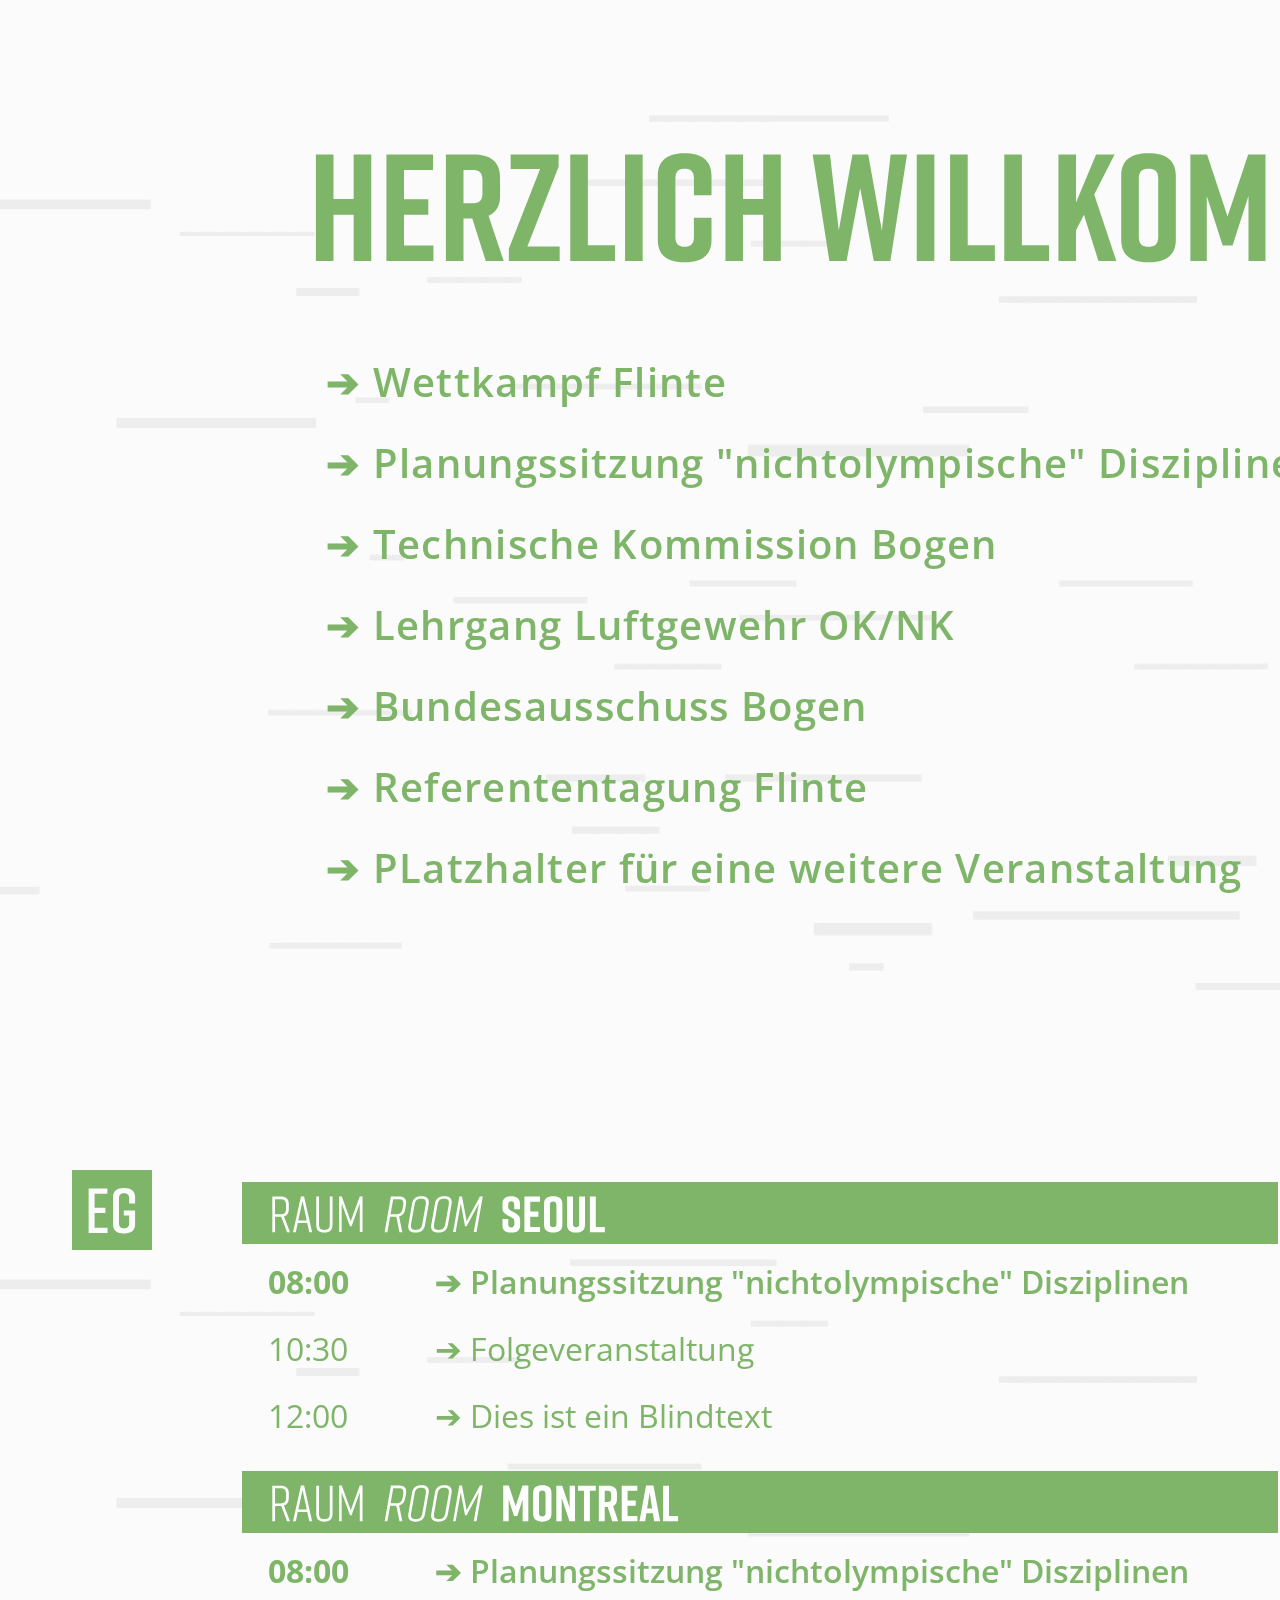
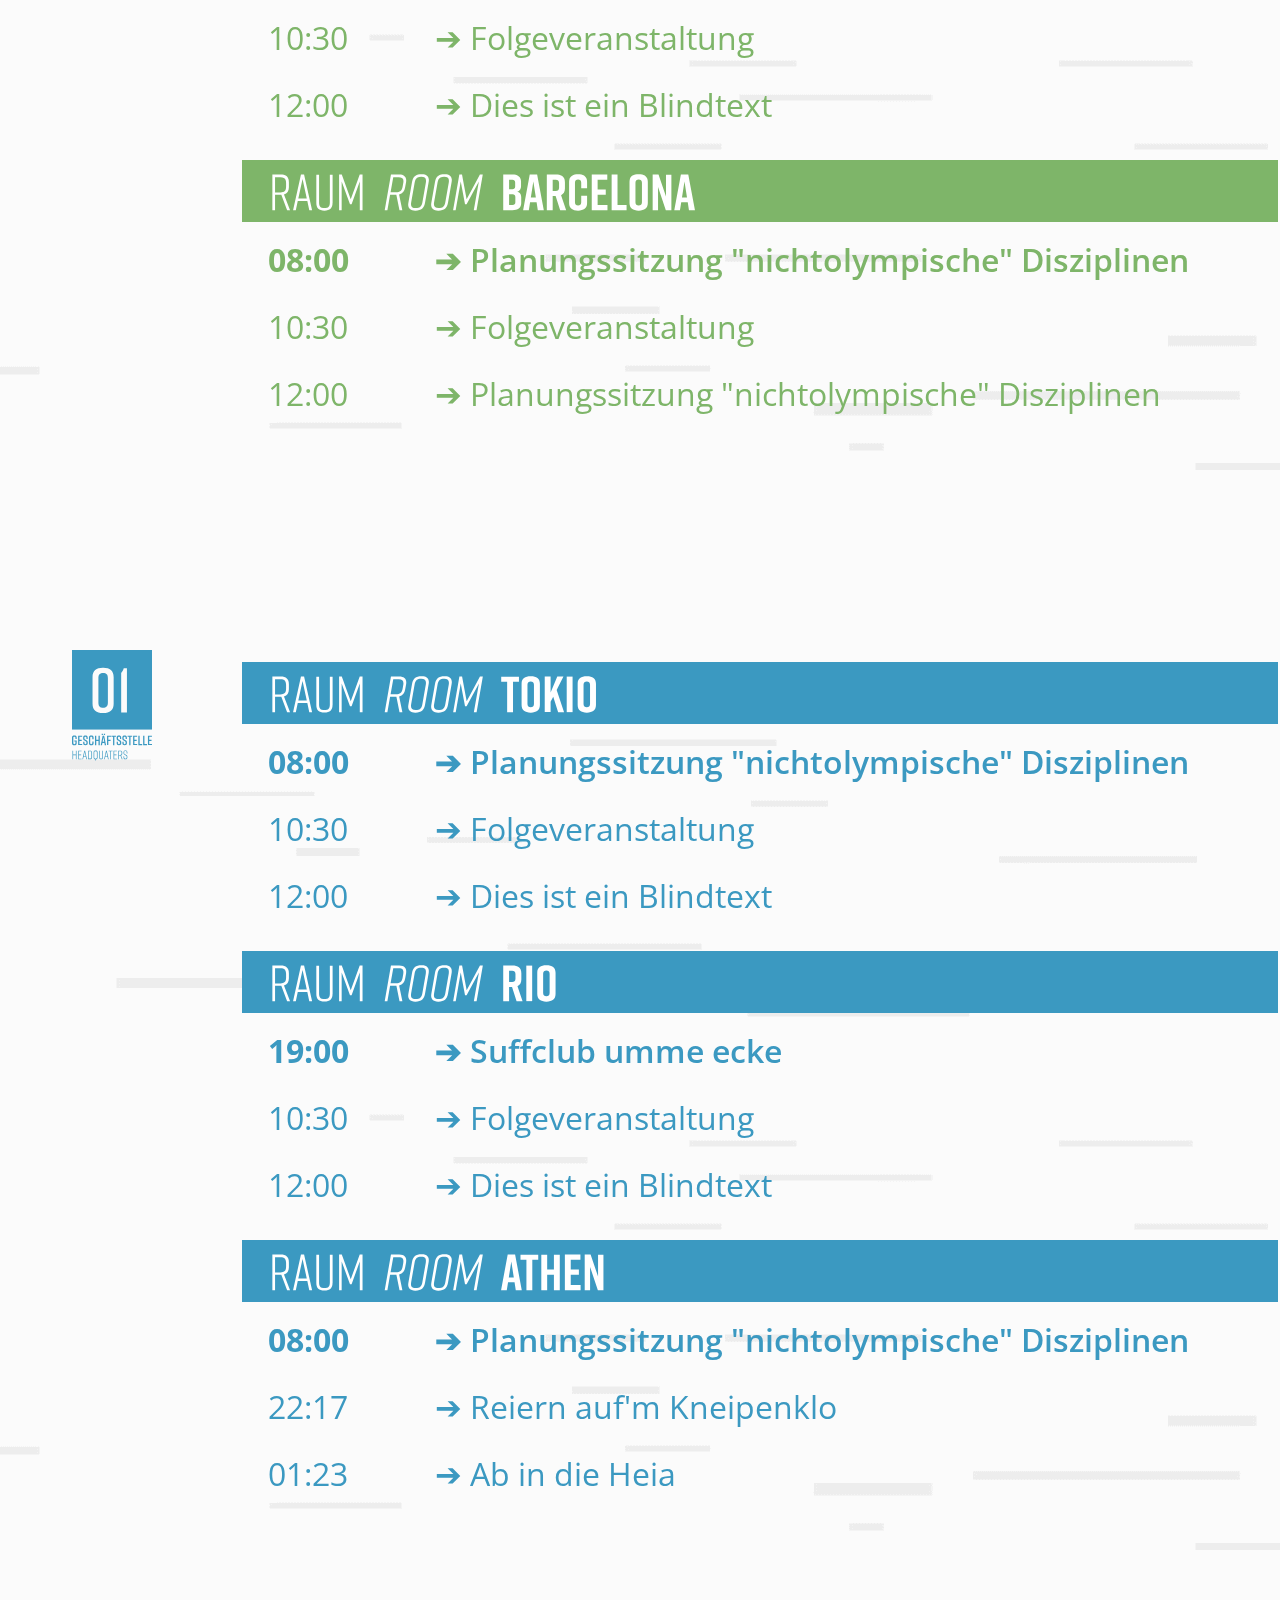
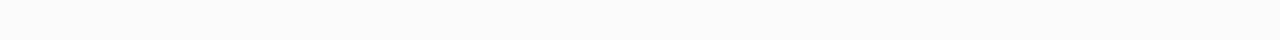
==== DSB_Infoscreen_Altbau_Empfang/index.html @ ce523044 "first upload" ====
<!doctype html>
<html>
<head>
<meta charset="utf-8">
<title>Herzlich Willkommen</title>
	<link href="css/style.css" rel="stylesheet" type="text/css">
	<link href="https://fonts.googleapis.com/css?family=Open+Sans&display=swap" rel="stylesheet">
    <script type="text/javascript" src="js/jquery-1.4.1.min.js"></script>
    
<script>
$(document).ready(function() {
	currPart=0; //keeps track of the current part of the page to be displayed
	//nice fade in
	$("body").css("display", "none");
	$("body").fadeIn(1000);
	var csvLocation = "/my_data.csv";
	var lastCsvData;

	Papa.parse(csvLocation, {download: true, header: true, dynamicTyping: true, skipEmptyLines: 'greedy',complete: function(results){dataParsed(results);}});

	//start cycling over the parts of the display every x ms
	scroller(10000); //10s for now

	async function scroller(ms) {
		while(true) {
			updateTableEntry("14","1","19:00","Suffclub umme ecke");
			updateTableEntry("11","2","22:17","Reiern auf'm Kneipenklo");
			updateTableEntry("11","3","01:23","Ab in die Heia");
			await sleep(ms);
			scrollPage();
			await sleep(ms);
			scrollPage();
			await sleep(ms);
			scrollPage();
			console.log("updating now...")
			
		}
	}

	function sleep(ms) {
		return new Promise(resolve => setTimeout(resolve, ms));
	}

	function scrollPage() {
		//console.log(currPart);
		currPart = (currPart + 1) % 3;
		//console.log(currPart);
		if(currPart == 0) {
			window.scrollTo(0,0);
			console.log(currPart);
		} else if(currPart == 1) {
			window.scrollTo(0,1080);
			console.log(currPart);
		} else {
			window.scrollTo(0,2160);
			console.log(currPart);
		}
	}

	function updateTableEntry(citadelID, entryNum, time, title) {
		document.getElementById("R-" + citadelID +  "-"+entryNum+"-U").textContent = time;
		document.getElementById("R-" + citadelID +  "-"+entryNum).innerHTML = "&#10132; "+title;;
	}
	
	function dataParsed(results) {
		lastCsvData = results.data;
		//console.log(lastCsvData);
		var d = new Date();
		var roomData=[];
		for(i=0; i<lastCsvData.length; i++) {
			var h = lastCsvData[i].rs_end.split(":")[0];
			var m = lastCsvData[i].rs_end.split(":")[1];
			//console.log(h+":"+m);
			//console.log(d.getHours()+":"+d.getMinutes());
			if(d.getHours()>h||(d.getHours()==h&&d.getMinutes()>m)) //lastCsvData[i].rs_roomnum!=room||
				continue;
			roomData.push(lastCsvData[i]);	
		}
		console.log(roomData);
		displayText(roomData);
	}



	function displayText(data) {
		if(data[0])
			updateAnzeige01(data[0].rs_begin,data[0].rs_end, data[0].rs_event, data[0].rs_group, data[0].rs_info);
		if(data[1])
			updateAnzeige02(data[1].rs_begin,data[1].rs_end, data[1].rs_event, data[1].rs_group, data[1].rs_info);
		if(data[2])
			updateAnzeige03(data[2].rs_begin,data[2].rs_end, data[2].rs_event);
	}


});
</script>
    
</head>

<body>
    

<!-- Wilkommen Bildschirm --> 
<div id="main">
	<div id="header">
		<img src="img/HerzlichWillkommen.svg" alt="" width="1200px"/>
	</div>
	<div id="logos">
		<img src="img/logos.svg" alt="" height="70px"/>
	</div>
	<div class= "citadelContent">
		<table id="buchungen">
			<tr>
				<td>
				<th class="contentBuchungen" id="index-01">&#10132; Wettkampf Flinte</th>
			</tr>
			<tr>
				<td>
				<th class="contentBuchungen" id="index-02">&#10132; Planungssitzung "nichtolympische" Disziplinen</th>
				</tr>
			<tr>
				<td>
				<th class="contentBuchungen" id="index-03">&#10132; Technische Kommission Bogen</th>
			</tr>
			<tr>
				<td>
				<th class="contentBuchungen" id="index-04">&#10132; Lehrgang Luftgewehr OK/NK</th>
			</tr>
			<tr>
				<td>
				<th class="contentBuchungen" id="index-05">&#10132; Bundesausschuss Bogen</th>
			</tr>
			<tr>
				<td>
				<th class="contentBuchungen" id="index-06">&#10132; Referententagung Flinte</th>
			</tr>
			<tr>
				<td>
				<th class="contentBuchungen" id="index-07">&#10132; PLatzhalter für eine weitere Veranstaltung</th>				
			</tr>
		</table>
	</div>	
</div>


	
<!-- EG --> 
<div id="logos">
	<img src="img/logos.svg" alt="" height="70px"/>
</div>

<div id="main">
	<img class="etage" src="img/EG.svg" alt="" />
	<div class= "citadelContent_02">
		<table id="raumbelegung">
			<!-- Raum Seoul, ID 3 (5) -->
			<tr>
				<td class="name_EG" colspan="2"><img class="raumbezeichnung" src="img/RaumSeoul.svg" alt="" /></td>
			</tr>
			<tr>
				<th class="uhrzeit_EG">08:00</th>
				<th class="veranstaltung_EG">&#10132; Planungssitzung "nichtolympische" Disziplinen</th>
			</tr>
			<tr>
				<th class="uhrzeit_EG_B">10:30</th>
				<th class="veranstaltung_EG_B">&#10132; Folgeveranstaltung</th>
			</tr>
			<tr>
				<th class="uhrzeit_EG_C">12:00</th>
				<th class="veranstaltung_EG_C">&#10132; Dies ist ein Blindtext</th>
			</tr>
			<td class="blanco" colspan="2"></td>
			<!-- Raum Montreal, ID 4 (5) -->
			<tr>
				<td class="name_EG" colspan="2"><img class="raumbezeichnung" src="img/RaumMontreal.svg" alt="" /></td>
			</tr>
			<tr>
				<th class="uhrzeit_EG">08:00</th>
				<th class="veranstaltung_EG">&#10132; Planungssitzung "nichtolympische" Disziplinen</th>
			</tr>
			<tr>
				<th class="uhrzeit_EG_B">10:30</th>
				<th class="veranstaltung_EG_B">&#10132; Folgeveranstaltung</th>
			</tr>
			<tr>
				<th class="uhrzeit_EG_C">12:00</th>
				<th class="veranstaltung_EG_C">&#10132; Dies ist ein Blindtext</th>
			</tr>
        	        <td class="blanco" colspan="2"></td>
			<!-- Raum Barcelona, ID 6 -->
			<tr>		
				<td class="name_EG" colspan="2"><img class="raumbezeichnung" src="img/RaumBarcelona.svg" alt="" /></td>
			</tr>
			<tr>
				<th class="uhrzeit_EG">08:00</th>
				<th class="veranstaltung_EG">&#10132; Planungssitzung "nichtolympische" Disziplinen</th>
			</tr>
			<tr>
				<th class="uhrzeit_EG_B">10:30</th>
				<th class="veranstaltung_EG_B">&#10132; Folgeveranstaltung</th>
			</tr>
			<tr>
				<th class="uhrzeit_EG_C">12:00</th>
				<th class="veranstaltung_EG_C">&#10132; Planungssitzung "nichtolympische" Disziplinen</th>
			</tr>
                	<td class="blanco" colspan="2"></td>
		</table>
	</div>	
</div>


<!-- OG --> 
<div id="logos">
	<img src="img/logos.svg" alt="" height="70px"/>
</div>
	
<div id="main">
	<img class="etage" src="img/01_Text.svg" alt="" />
	<div class= "citadelContent_02">
		<table id="raumbelegung">
			<!-- Raum Tokio, ID 2 -->
			<tr>
				<td class="name_OG" colspan="2"><img class="raumbezeichnung" src="img/RaumTokio.svg" alt="" /></td>
			</tr>
			<tr>
				<th class="uhrzeit_OG" id="R-2-1-U">08:00</th>
				<th class="veranstaltung_OG" id="R-2-1">&#10132; Planungssitzung "nichtolympische" Disziplinen</th>
			</tr>
			<tr>
				<th class="uhrzeit_OG_B" id="R-2-2-U">10:30</th>
				<th class="veranstaltung_OG_B" id="R-2-2">&#10132; Folgeveranstaltung</th>
			</tr>
			<tr>
				<th class="uhrzeit_OG_C" id="R-2-3-U">12:00</th>
				<th class="veranstaltung_OG_C" id="R-2-3">&#10132; Dies ist ein Blindtext</th>
			</tr>
			<td class="blanco" colspan="2"></td>
			<!-- Raum Rio, ID 14 -->
			<tr>
				<td class="name_OG" colspan="2"><img class="raumbezeichnung" src="img/RaumRio.svg" alt="" /></td>
			</tr>
			<tr>
				<th class="uhrzeit_OG" id="R-14-1-U">08:00</th>
				<th class="veranstaltung_OG" id="R-14-1">&#10132; Planungssitzung "nichtolympische" Disziplinen</th>
			</tr>
			<tr>
				<th class="uhrzeit_OG_B" id="R-14-2-U">10:30</th>
				<th class="veranstaltung_OG_B" id="R-14-2">&#10132; Folgeveranstaltung</th>
			</tr>
			<tr>
				<th class="uhrzeit_OG_C" id="R-14-3-U">12:00</th>
				<th class="veranstaltung_OG_C" id="R-14-3-U">&#10132; Dies ist ein Blindtext</th>
			</tr>
              		<td class="blanco" colspan="2"></td>
			<!-- Raum Athen, ID 11 -->
			<tr>
				<td class="name_OG" colspan="2"><img class="raumbezeichnung" src="img/RaumAthen.svg" alt="" /></td>
			</tr>
			<tr>
				<th class="uhrzeit_OG" id="R-11-1-U">08:00</th>
				<th class="veranstaltung_OG" id="R-11-1">&#10132; Planungssitzung "nichtolympische" Disziplinen</th>
			</tr>
			<tr>
				<th class="uhrzeit_OG_B" id="R-11-2-U">10:30</th>
				<th class="veranstaltung_OG_B" id="R-11-2">&#10132; Folgeveranstaltung</th>
			</tr>
			<tr>
				<th class="uhrzeit_OG_C" id="R-11-3-U">12:00</th>
				<th class="veranstaltung_OG_C" id="R-11-3">&#10132; Planungssitzung "nichtolympische" Disziplinen</th>
			</tr>
               		<td class="blanco" colspan="2"></td>
		</table>
	</div>
</div>


	
<script src="papaparse.min.js"></script>
<script src="content-manager.js" type="text/javascript"></script>


</body>
</html>
---- DSB_Infoscreen_Altbau_Empfang/css/style.css ----
@charset "utf-8";
/* CSS Document */

body {
	margin: 0 0 0 0;
	font-family: 'Open Sans', sans-serif;
    width: 1920px;
	}

/* Übergreifender Content */

#main {
	width: 1920px;
	height: 1080px;
    background-image: url(../img/Hintergrund_DSB_Screens_1920x1080.gif);
    background-repeat: no-repeat;
	background-position: top left;
}

#main2 {
	width: 1920px;
	height: 1080px;
    background-image: url(../img/Hintergrund_DSB_Screens_1920x1080.gif);
    background-repeat: no-repeat;
	background-position: top left;
}

/* Überblendung */



#logos {
    z-index: 10;
	position: absolute;
	margin: 980px 0 0 1500px;
}

img {
	position: absolute;
}

/* Ende Übergreifender Content */





/* Start Startscreen Herzlich Willkommen */

#header {
	position: absolute;
	margin: 140px 0 0 300px;	
}

.citadelContent {
	position: absolute;
	width: 1400px;
	height: 800px;
	margin: 340px 0 0 280px;	
}

th.contentBuchungen {
	padding: 12px 0 12px 40px;
    font-size: 30pt;
	font-weight: 600;
    letter-spacing: 1pt;
	color: #6eac56;
	text-align: left;
}


/* Ende Startscreen */








/* Start Raumbelegung */

.citadelContent_02 {
	position: absolute;
	width: auto;
	height: auto;
	margin: 100px 0 0 240px;
}

img.etage {
    position: absolute;
    width: 80px;
    margin: 90px 0 0 72px;
}

/* Start EG */

th.uhrzeit_EG {
	font-size: 24pt;
	font-weight: 700;
	margin: 0 0 0 0;
	padding: 5px 0 0 26px;
    color: #6eac56;
    text-align: left;
}

th.uhrzeit_EG_B {
	font-size: 24pt;
	font-weight: 400;
	margin: 0 0 0 0;
	padding: 5px 45px 0 26px;
    color: #6eac56;
    text-align: left;
}

th.uhrzeit_EG_C {
	font-size: 24pt;
	font-weight: 400;
	margin: 0 0 0 0;
	padding: 5px 45px 0 26px;
    color: #6eac56;
    text-align: left;
}

th.veranstaltung_EG {
	padding: 5px 0 0 40px;
	width: 1200px;
	height: 60px;
	font-size: 24pt;
	font-weight: 600;
	color: #6eac56;
	text-align: left;
}

th.veranstaltung_EG_B {
	padding: 5px 0 0 40px;
	width: 1200px;
	height: 60px;
	font-size: 24pt;
	font-weight: 400;
	color: #6eac56;
	text-align: left;
}

th.veranstaltung_EG_C {
	padding: 5px 0 0 40px;
	width: 1200px;
	height: 60px;
	font-size: 24pt;
	font-weight: 400;
	color: #6eac56;
	text-align: left;
}

td.name_EG {
	width: auto;
	height: 60px;
	background-color: #6eac56;
}

/* Start OG */

th.uhrzeit_OG {
	font-size: 24pt;
	font-weight: 700;
	margin: 0 0 0 0;
	padding: 5px 0 0 26px;
    color: #238CBA;
    text-align: left;
}

th.uhrzeit_OG_B {
	font-size: 24pt;
	font-weight: 400;
	margin: 0 0 0 0;
	padding: 5px 45px 0 26px;
    color: #238CBA;
    text-align: left;
}

th.uhrzeit_OG_C {
	font-size: 24pt;
	font-weight: 400;
	margin: 0 0 0 0;
	padding: 5px 45px 0 26px;
    color: #238CBA;
    text-align: left;
}

th.veranstaltung_OG {
	padding: 5px 0 0 40px;
	width: 1200px;
	height: 60px;
	font-size: 24pt;
	font-weight: 600;
	color: #238CBA;
	text-align: left;
}

th.veranstaltung_OG_B {
	padding: 5px 0 0 40px;
	width: 1200px;
	height: 60px;
	font-size: 24pt;
	font-weight: 400;
	color: #238CBA;
	text-align: left;
}

th.veranstaltung_OG_C {
	padding: 5px 0 0 40px;
	width: 1200px;
	height: 60px;
	font-size: 24pt;
	font-weight: 400;
	color: #238CBA;
	text-align: left;
}

td.name_OG {
	width: auto;
	background-color: #238CBA;
}

/* Übergreifend */

img.raumbezeichnung {
	position: absolute;
	padding: 0 0 0 26px;
	width: auto;
    height: 60px;
	margin: -24px 0 0 0;
}

td.name {
	width: auto;

	background-color: #6eac56;
}

td.name_OG {
	width: auto;
	height: 60px;
	background-color: #238CBA;
}

td.blanco {
	width: auto;
	height: 20px;
}

h1 {
	font-size: 22pt;
	font-weight: 600;
	color: #6eac56;
	
}

h2 {
	font-size: 30pt;
	font-weight: 600;
	color: #6eac56;
	margin: 8px 0 0 0;
}

p {
	
}

/* Ende Raumbelegung */







h1 {
	font-size: 34pt;
	font-weight: 600;
	color: #6eac56;
	
}

h2 {
	font-size: 30pt;
	font-weight: 600;
	color: #6eac56;
	margin: 8px 0 0 0;
}

p {
	line-height: 1.4;
	font-weight: 400;
	font-size: 16pt;
	margin: 0 0 0 0;
	color: #646363;
}


#veranstaltung01 {
	width: 900px;
	height: 400px;
	position: absolute;
	margin-left: 150px;
	margin-top: 170px;
	
}

#anzeige {
	width: 160px;
	height: 70px;
	position: fixed;
	margin-left: auto;
	margin-top: 0 0 0 0;
	border-radius: 8px;
	background-color: #ffffff;
}

#anzeige02 {
	width: 160px;
	height: 70px;
	position: fixed;
	margin-left: auto;
	margin-top: 200px;
	border-radius: 8px;
	background-color: #ffffff;	
}

#anzeige03 {
	width: 160px;
	height: 70px;
	position: fixed;
	margin-left: auto;
	margin-top: 400px;
	border-radius: 8px;
	background-color: #ffffff;	
}



.box01 {
	float: left;
	padding: 0px 25px 8px 25px;
	background-color: #FFFFFF;
	margin-left: 180px;
	margin-top: 0;
	width: 750px;
	border-radius: 8px 8px 0px 0px;
}

.infotext {
	padding: 10px 25px 10px 25px;
	background-color: #FFFFFF;
	margin-left: 180px;
	margin-top: 78px;
	width: 750px;
	height: 86px;
	border-radius: 0px 0px 8px 8px;
}

.box02 {
	float: left;
	padding: 0px 25px 8px 25px;
	background-color: #FFFFFF;
	margin-left: 180px;
	margin-top: 0;
	width: 750px;
	border-radius: 5px;
}
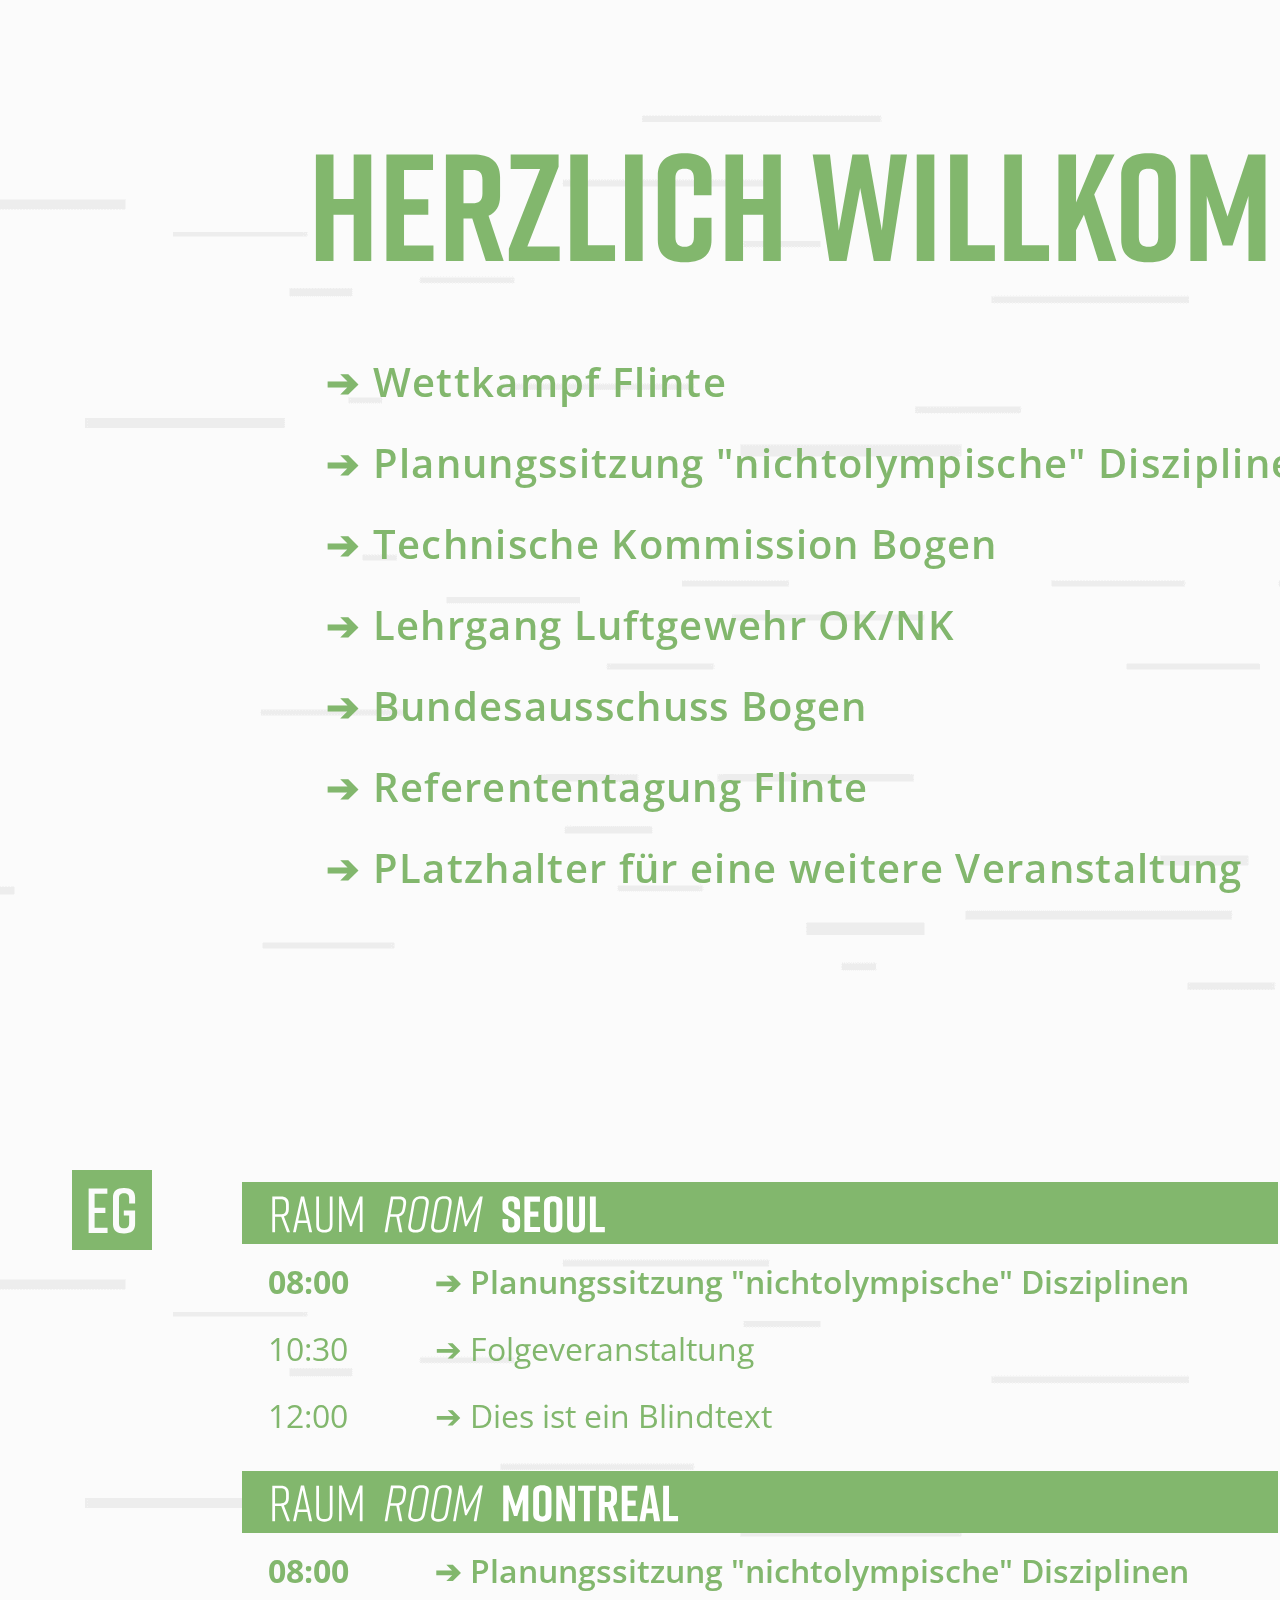
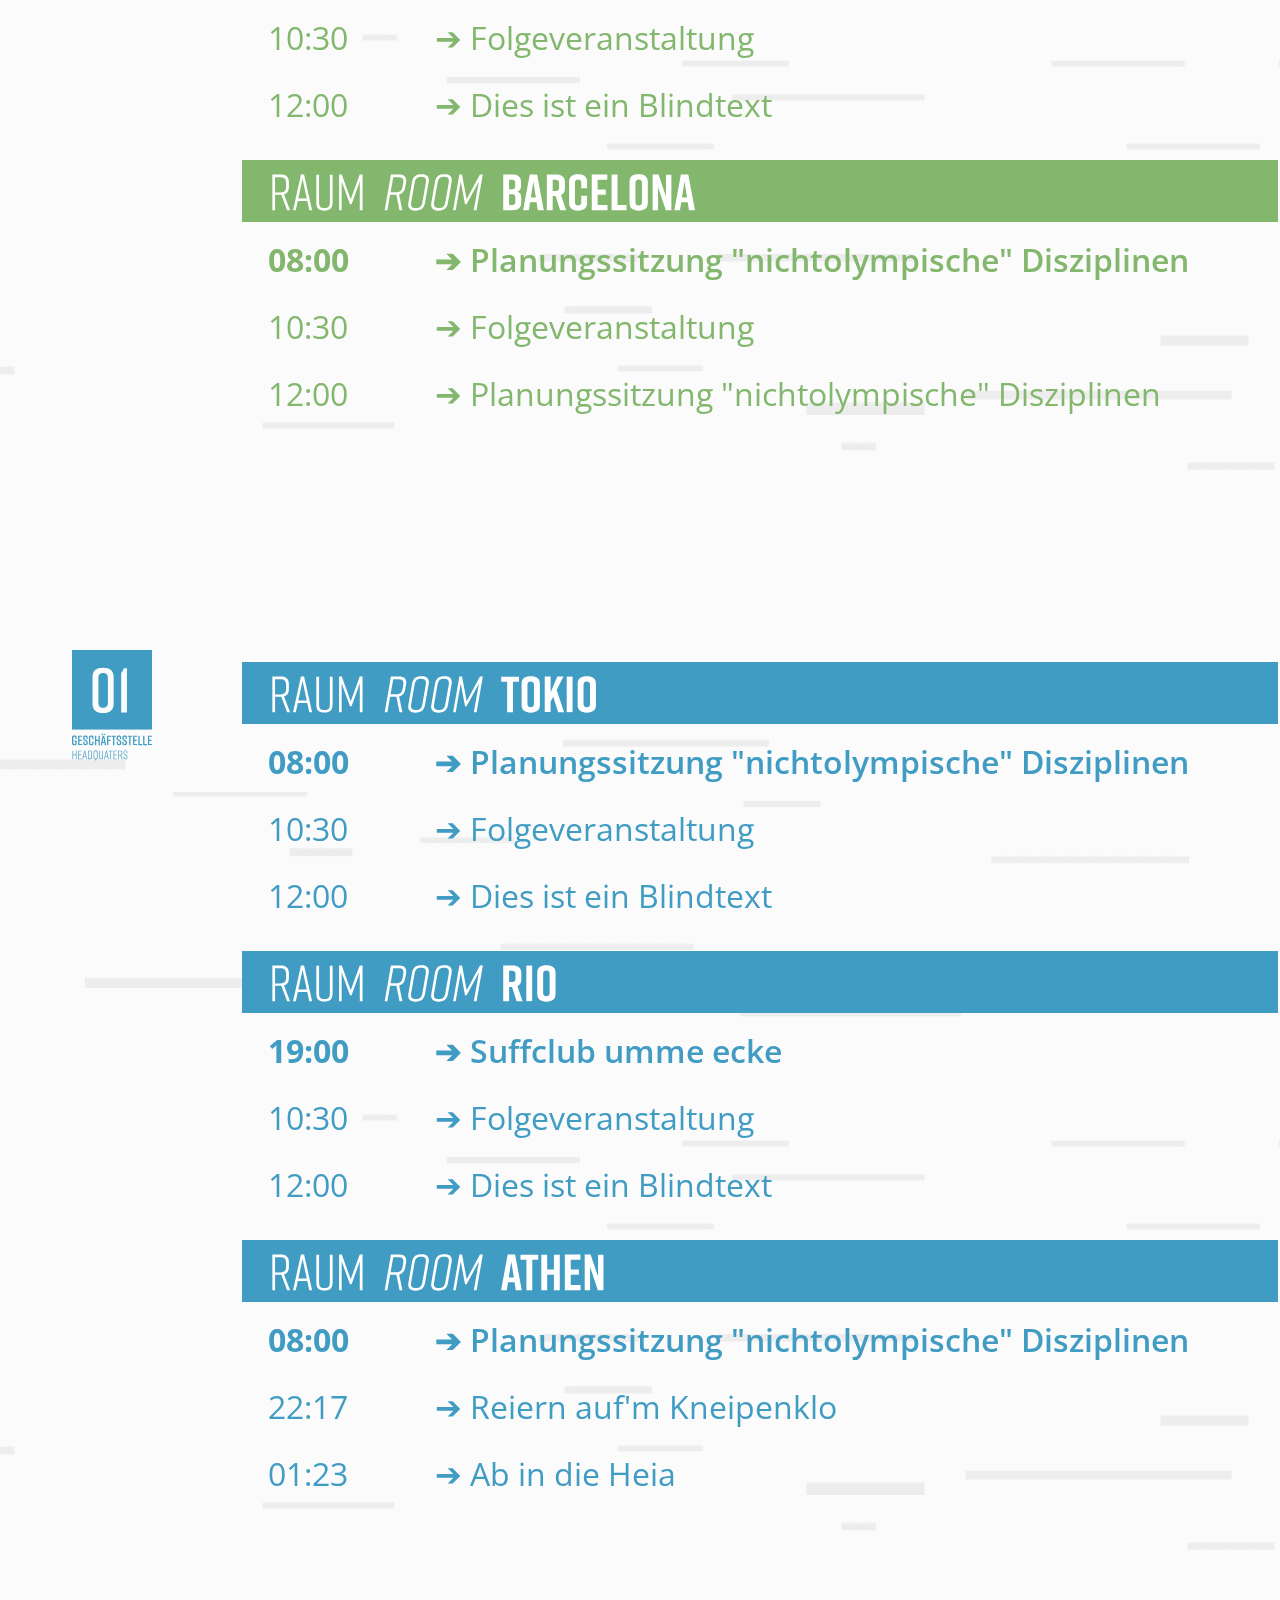
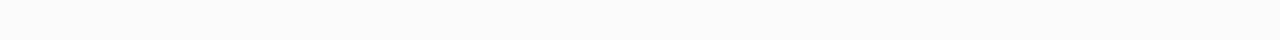
==== commit 16e21152: "Letztes Update, Encoding nur mit UTF-8" ====
--- a/DSB_Infoscreen_Altbau_Empfang/index.html
+++ b/DSB_Infoscreen_Altbau_Empfang/index.html
@@ -5,8 +5,8 @@
 <title>Herzlich Willkommen</title>
 	<link href="css/style.css" rel="stylesheet" type="text/css">
 	<link href="https://fonts.googleapis.com/css?family=Open+Sans&display=swap" rel="stylesheet">
-    <script type="text/javascript" src="js/jquery-1.4.1.min.js"></script>
-    
+	<script type="text/javascript" src="js/jquery-1.4.1.min.js"></script>
+	<script src="js/papaparse.min.js"></script>
 <script>
 $(document).ready(function() {
 	currPart=0; //keeps track of the current part of the page to be displayed
@@ -275,8 +275,6 @@
 
 
 	
-<script src="papaparse.min.js"></script>
-<script src="content-manager.js" type="text/javascript"></script>
 
 
 </body>
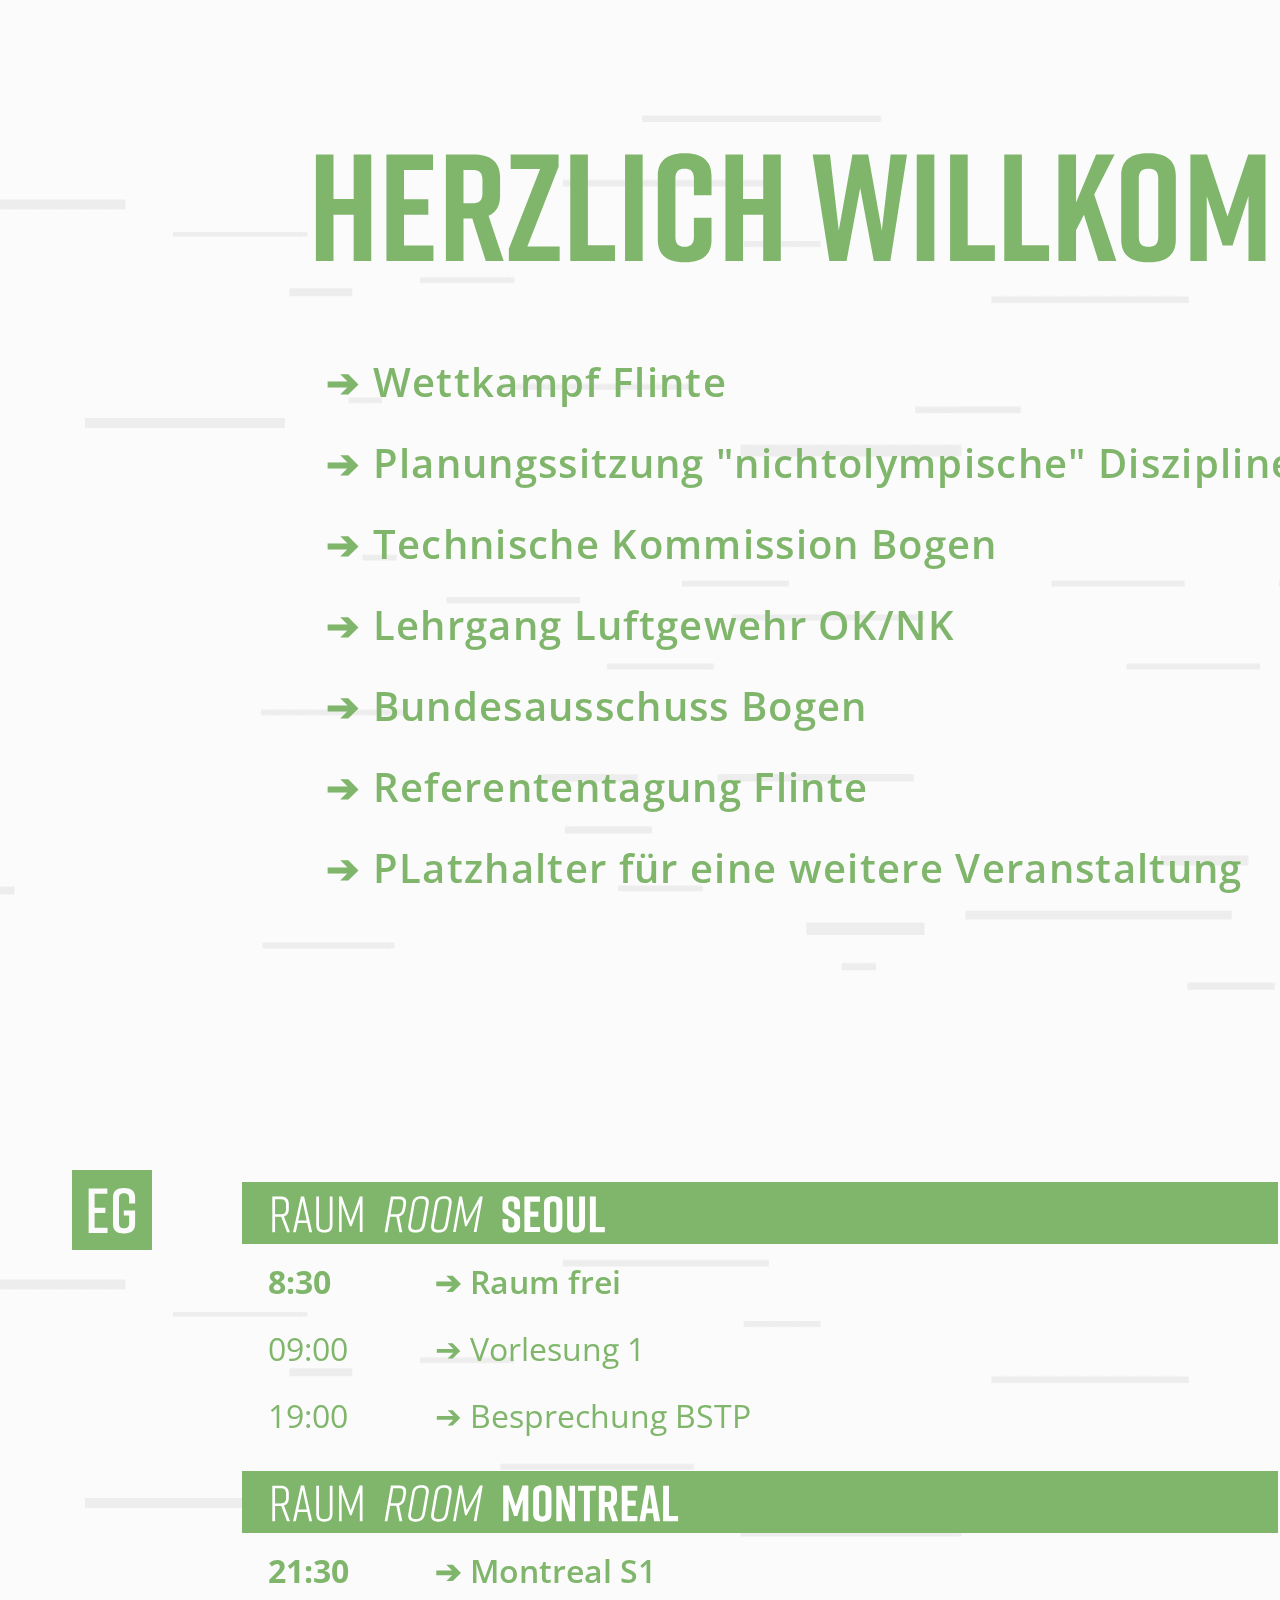
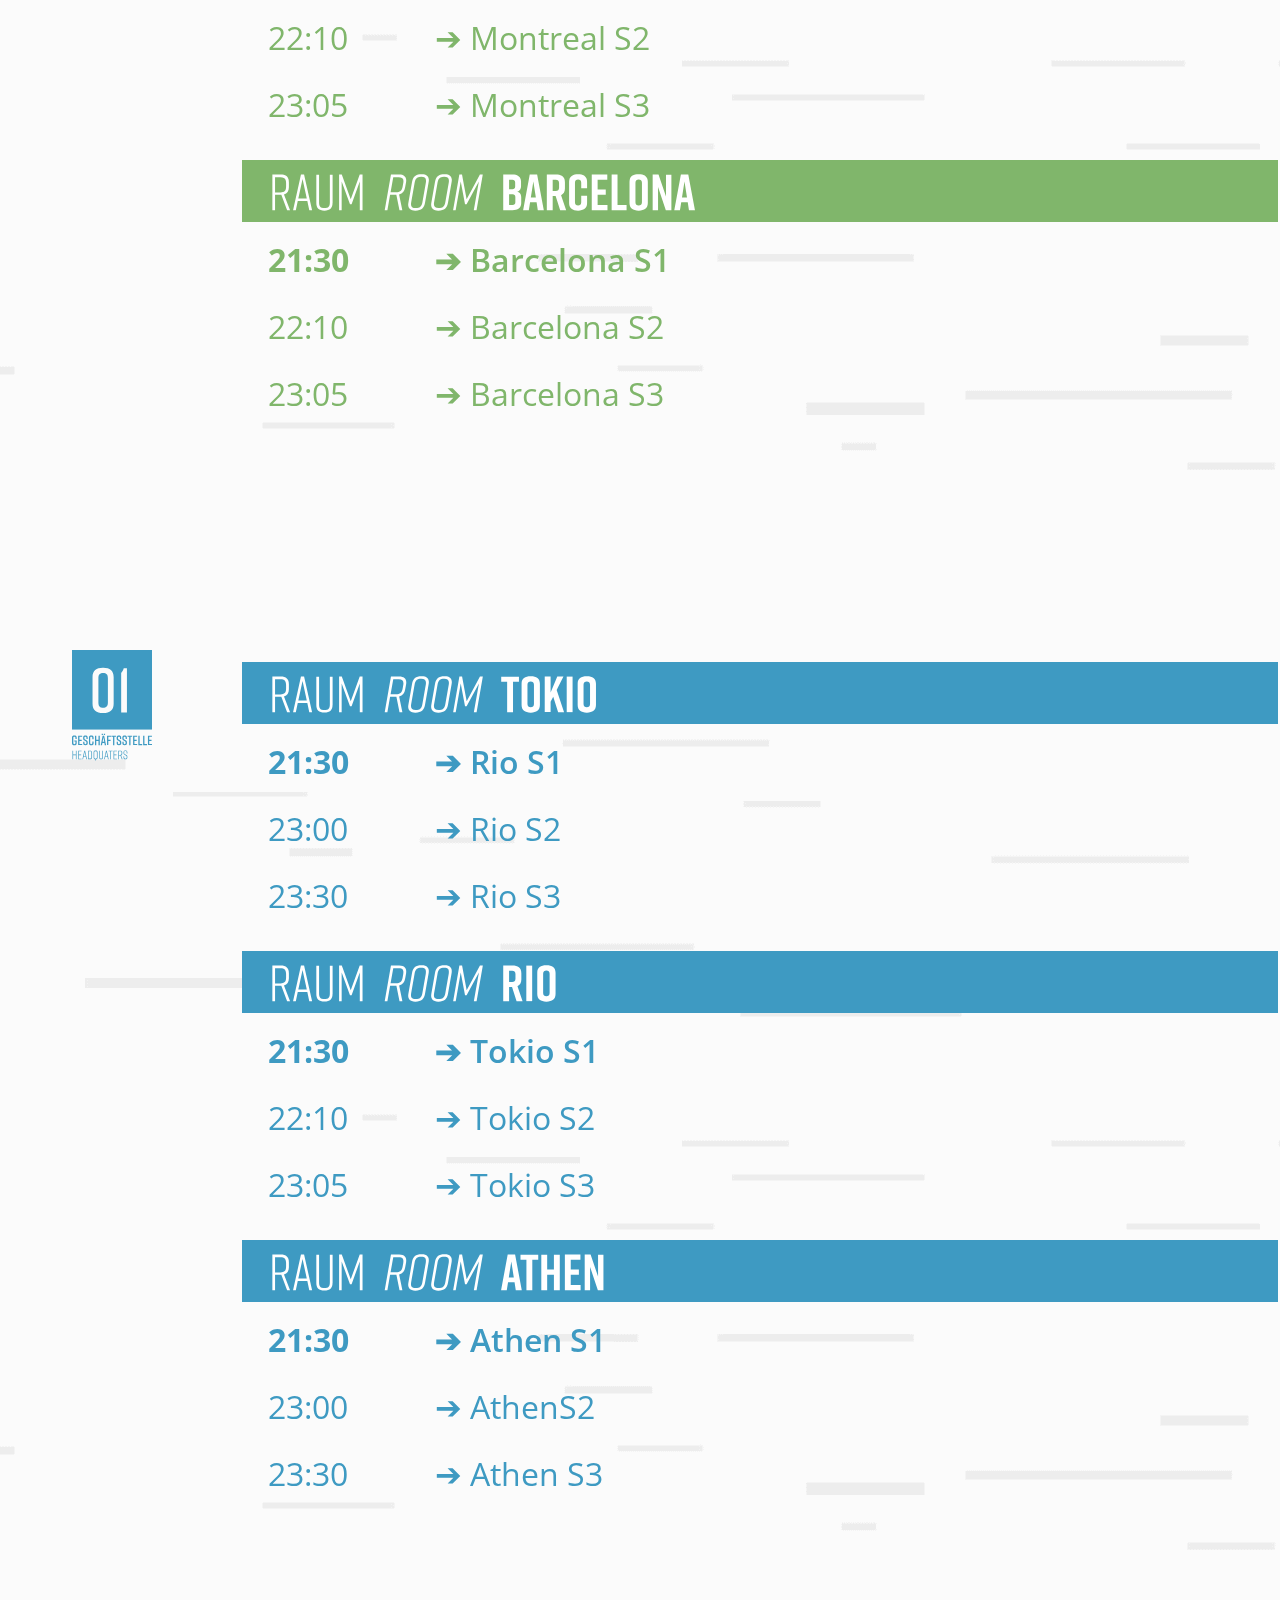
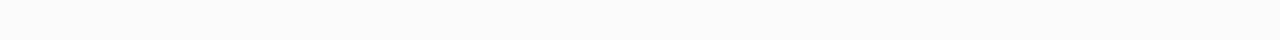
==== commit 043c2756: "fixed id error" ====
--- a/DSB_Infoscreen_Altbau_Empfang/index.html
+++ b/DSB_Infoscreen_Altbau_Empfang/index.html
@@ -16,16 +16,15 @@
 	var csvLocation = "/my_data.csv";
 	var lastCsvData;
 
-	Papa.parse(csvLocation, {download: true, header: true, dynamicTyping: true, skipEmptyLines: 'greedy',complete: function(results){dataParsed(results);}});
-
 	//start cycling over the parts of the display every x ms
 	scroller(10000); //10s for now
 
 	async function scroller(ms) {
 		while(true) {
-			updateTableEntry("14","1","19:00","Suffclub umme ecke");
-			updateTableEntry("11","2","22:17","Reiern auf'm Kneipenklo");
-			updateTableEntry("11","3","01:23","Ab in die Heia");
+			//updateTableEntry("14","1","19:00","Suffclub umme ecke");
+			//updateTableEntry("11","2","22:17","Reiern auf'm Kneipenklo");
+			//updateTableEntry("11","3","01:23","Ab in die Heia");
+			Papa.parse(csvLocation, {download: true, header: true, dynamicTyping: true, skipEmptyLines: 'greedy',complete: function(results){dataParsed(results);}});
 			await sleep(ms);
 			scrollPage();
 			await sleep(ms);
@@ -35,6 +34,31 @@
 			console.log("updating now...")
 			
 		}
+	}
+
+	function fillEmpty(data) {
+		for(i=0; i<data.length; i++) {
+			if(data[i].rs_begin==null)
+				data[i].rs_begin="00:00";
+			if(data[i].rs_end==null)
+				data[i].rs_end="23:59";
+			if(data[i].rs_event==null)
+				data[i].rs_event="Unbelegt"
+			if(data[i].rs_group==null)
+				data[i].rs_group="Unbelegt"
+			if(data[i].rs_info==null)
+				data[i].rs_info="Raum in diesem Zeitraum nicht belegt"
+		}
+		return data;
+	}
+
+	function update(data) {
+		displayRoom(3,data);
+		displayRoom(4,data);
+		displayRoom(6,data);
+		displayRoom(2,data);
+		displayRoom(14,data);
+		displayRoom(11,data);
 	}
 
 	function sleep(ms) {
@@ -58,11 +82,13 @@
 	}
 
 	function updateTableEntry(citadelID, entryNum, time, title) {
+		console.log("ID: "+citadelID+" Entrynum: "+entryNum);
 		document.getElementById("R-" + citadelID +  "-"+entryNum+"-U").textContent = time;
+		console.log("R-" + citadelID +  "-"+entryNum);
 		document.getElementById("R-" + citadelID +  "-"+entryNum).innerHTML = "&#10132; "+title;;
 	}
 	
-	function dataParsed(results) {
+	function dataParsed(results) { //parses csv data and eliminates already finished entrys
 		lastCsvData = results.data;
 		//console.log(lastCsvData);
 		var d = new Date();
@@ -77,18 +103,41 @@
 			roomData.push(lastCsvData[i]);	
 		}
 		console.log(roomData);
-		displayText(roomData);
-	}
-
-
-
-	function displayText(data) {
-		if(data[0])
-			updateAnzeige01(data[0].rs_begin,data[0].rs_end, data[0].rs_event, data[0].rs_group, data[0].rs_info);
-		if(data[1])
-			updateAnzeige02(data[1].rs_begin,data[1].rs_end, data[1].rs_event, data[1].rs_group, data[1].rs_info);
-		if(data[2])
-			updateAnzeige03(data[2].rs_begin,data[2].rs_end, data[2].rs_event);
+		roomData=fillEmpty(roomData);
+		console.log(roomData);
+		update(roomData);
+	}
+
+	function getRoomData(citadelID, data) { //returns the three relevant entrys for the given room ID
+		var out =[];
+		for(i=0;i<data.length&&out.length<3;i++) {
+			//console.log("ping 1 @ "+i);
+			if(data[i].rs_roomnum==citadelID) {
+				out.push(data[i]);
+				//console.log("ping 2 @ "+i);
+			}
+			if(data[i].rs_roomnum==5&&(citadelID==3||citadelID==4)) {
+				out.push(data[i]);
+			}
+		}
+		return out;
+	}
+
+	function displayRoom(citadelID, data) { //modifys table entry for a room ID with fitting data
+		//updateAnzeige01(data[0].rs_begin,data[0].rs_end, data[0].rs_event, data[0].rs_group, data[0].rs_info);
+		roomData = getRoomData(citadelID, data);
+		console.log("Raum: "+citadelID+" Eintraege: "+roomData.length)
+		if(roomData.length<=0)
+			return;
+		updateTableEntry(citadelID, 1, roomData[0].rs_begin, roomData[0].rs_event);
+		if(roomData.length<=1)
+			return;
+		updateTableEntry(citadelID, 2, roomData[1].rs_begin, roomData[1].rs_event);
+		if(roomData.length<=2)
+			return;
+		if(citadelID==14)
+			console.log(roomData);
+		updateTableEntry(citadelID, 3, roomData[2].rs_begin, roomData[2].rs_event);
 	}
 
 
@@ -158,16 +207,16 @@
 				<td class="name_EG" colspan="2"><img class="raumbezeichnung" src="img/RaumSeoul.svg" alt="" /></td>
 			</tr>
 			<tr>
-				<th class="uhrzeit_EG">08:00</th>
-				<th class="veranstaltung_EG">&#10132; Planungssitzung "nichtolympische" Disziplinen</th>
-			</tr>
-			<tr>
-				<th class="uhrzeit_EG_B">10:30</th>
-				<th class="veranstaltung_EG_B">&#10132; Folgeveranstaltung</th>
-			</tr>
-			<tr>
-				<th class="uhrzeit_EG_C">12:00</th>
-				<th class="veranstaltung_EG_C">&#10132; Dies ist ein Blindtext</th>
+				<th class="uhrzeit_EG" id="R-3-1-U"></th>
+				<th class="veranstaltung_EG" id="R-3-1">&#10132; </th>
+			</tr>
+			<tr>
+				<th class="uhrzeit_EG_B" id="R-3-2-U"></th>
+				<th class="veranstaltung_EG_B" id="R-3-2">&#10132; </th>
+			</tr>
+			<tr>
+				<th class="uhrzeit_EG_C" id="R-3-3-U"></th>
+				<th class="veranstaltung_EG_C" id="R-3-3">&#10132; </th>
 			</tr>
 			<td class="blanco" colspan="2"></td>
 			<!-- Raum Montreal, ID 4 (5) -->
@@ -175,16 +224,16 @@
 				<td class="name_EG" colspan="2"><img class="raumbezeichnung" src="img/RaumMontreal.svg" alt="" /></td>
 			</tr>
 			<tr>
-				<th class="uhrzeit_EG">08:00</th>
-				<th class="veranstaltung_EG">&#10132; Planungssitzung "nichtolympische" Disziplinen</th>
-			</tr>
-			<tr>
-				<th class="uhrzeit_EG_B">10:30</th>
-				<th class="veranstaltung_EG_B">&#10132; Folgeveranstaltung</th>
-			</tr>
-			<tr>
-				<th class="uhrzeit_EG_C">12:00</th>
-				<th class="veranstaltung_EG_C">&#10132; Dies ist ein Blindtext</th>
+				<th class="uhrzeit_EG" id="R-4-1-U"></th>
+				<th class="veranstaltung_EG" id="R-4-1">&#10132; </th>
+			</tr>
+			<tr>
+				<th class="uhrzeit_EG_B" id="R-4-2-U"></th>
+				<th class="veranstaltung_EG_B" id="R-4-2">&#10132; </th>
+			</tr>
+			<tr>
+				<th class="uhrzeit_EG_C" id="R-4-3-U"></th>
+				<th class="veranstaltung_EG_C" id="R-4-3">&#10132; </th>
 			</tr>
         	        <td class="blanco" colspan="2"></td>
 			<!-- Raum Barcelona, ID 6 -->
@@ -192,16 +241,16 @@
 				<td class="name_EG" colspan="2"><img class="raumbezeichnung" src="img/RaumBarcelona.svg" alt="" /></td>
 			</tr>
 			<tr>
-				<th class="uhrzeit_EG">08:00</th>
-				<th class="veranstaltung_EG">&#10132; Planungssitzung "nichtolympische" Disziplinen</th>
-			</tr>
-			<tr>
-				<th class="uhrzeit_EG_B">10:30</th>
-				<th class="veranstaltung_EG_B">&#10132; Folgeveranstaltung</th>
-			</tr>
-			<tr>
-				<th class="uhrzeit_EG_C">12:00</th>
-				<th class="veranstaltung_EG_C">&#10132; Planungssitzung "nichtolympische" Disziplinen</th>
+				<th class="uhrzeit_EG" id="R-6-1-U"></th>
+				<th class="veranstaltung_EG" id="R-6-1">&#10132; </th>
+			</tr>
+			<tr>
+				<th class="uhrzeit_EG_B" id="R-6-2-U"></th>
+				<th class="veranstaltung_EG_B" id="R-6-2">&#10132; </th>
+			</tr>
+			<tr>
+				<th class="uhrzeit_EG_C" id="R-6-3-U"></th>
+				<th class="veranstaltung_EG_C" id="R-6-3">&#10132; </th>
 			</tr>
                 	<td class="blanco" colspan="2"></td>
 		</table>
@@ -223,16 +272,16 @@
 				<td class="name_OG" colspan="2"><img class="raumbezeichnung" src="img/RaumTokio.svg" alt="" /></td>
 			</tr>
 			<tr>
-				<th class="uhrzeit_OG" id="R-2-1-U">08:00</th>
-				<th class="veranstaltung_OG" id="R-2-1">&#10132; Planungssitzung "nichtolympische" Disziplinen</th>
-			</tr>
-			<tr>
-				<th class="uhrzeit_OG_B" id="R-2-2-U">10:30</th>
-				<th class="veranstaltung_OG_B" id="R-2-2">&#10132; Folgeveranstaltung</th>
-			</tr>
-			<tr>
-				<th class="uhrzeit_OG_C" id="R-2-3-U">12:00</th>
-				<th class="veranstaltung_OG_C" id="R-2-3">&#10132; Dies ist ein Blindtext</th>
+				<th class="uhrzeit_OG" id="R-2-1-U"></th>
+				<th class="veranstaltung_OG" id="R-2-1">&#10132; </th>
+			</tr>
+			<tr>
+				<th class="uhrzeit_OG_B" id="R-2-2-U"></th>
+				<th class="veranstaltung_OG_B" id="R-2-2">&#10132; </th>
+			</tr>
+			<tr>
+				<th class="uhrzeit_OG_C" id="R-2-3-U"></th>
+				<th class="veranstaltung_OG_C" id="R-2-3">&#10132; </th>
 			</tr>
 			<td class="blanco" colspan="2"></td>
 			<!-- Raum Rio, ID 14 -->
@@ -240,16 +289,16 @@
 				<td class="name_OG" colspan="2"><img class="raumbezeichnung" src="img/RaumRio.svg" alt="" /></td>
 			</tr>
 			<tr>
-				<th class="uhrzeit_OG" id="R-14-1-U">08:00</th>
-				<th class="veranstaltung_OG" id="R-14-1">&#10132; Planungssitzung "nichtolympische" Disziplinen</th>
-			</tr>
-			<tr>
-				<th class="uhrzeit_OG_B" id="R-14-2-U">10:30</th>
-				<th class="veranstaltung_OG_B" id="R-14-2">&#10132; Folgeveranstaltung</th>
-			</tr>
-			<tr>
-				<th class="uhrzeit_OG_C" id="R-14-3-U">12:00</th>
-				<th class="veranstaltung_OG_C" id="R-14-3-U">&#10132; Dies ist ein Blindtext</th>
+				<th class="uhrzeit_OG" id="R-14-1-U"></th>
+				<th class="veranstaltung_OG" id="R-14-1">&#10132; </th>
+			</tr>
+			<tr>
+				<th class="uhrzeit_OG_B" id="R-14-2-U"></th>
+				<th class="veranstaltung_OG_B" id="R-14-2">&#10132; </th>
+			</tr>
+			<tr>
+				<th class="uhrzeit_OG_C" id="R-14-3-U"></th>
+				<th class="veranstaltung_OG_C" id="R-14-3">&#10132; </th>
 			</tr>
               		<td class="blanco" colspan="2"></td>
 			<!-- Raum Athen, ID 11 -->
@@ -257,16 +306,16 @@
 				<td class="name_OG" colspan="2"><img class="raumbezeichnung" src="img/RaumAthen.svg" alt="" /></td>
 			</tr>
 			<tr>
-				<th class="uhrzeit_OG" id="R-11-1-U">08:00</th>
-				<th class="veranstaltung_OG" id="R-11-1">&#10132; Planungssitzung "nichtolympische" Disziplinen</th>
-			</tr>
-			<tr>
-				<th class="uhrzeit_OG_B" id="R-11-2-U">10:30</th>
-				<th class="veranstaltung_OG_B" id="R-11-2">&#10132; Folgeveranstaltung</th>
-			</tr>
-			<tr>
-				<th class="uhrzeit_OG_C" id="R-11-3-U">12:00</th>
-				<th class="veranstaltung_OG_C" id="R-11-3">&#10132; Planungssitzung "nichtolympische" Disziplinen</th>
+				<th class="uhrzeit_OG" id="R-11-1-U"></th>
+				<th class="veranstaltung_OG" id="R-11-1">&#10132; </th>
+			</tr>
+			<tr>
+				<th class="uhrzeit_OG_B" id="R-11-2-U"></th>
+				<th class="veranstaltung_OG_B" id="R-11-2">&#10132; </th>
+			</tr>
+			<tr>
+				<th class="uhrzeit_OG_C" id="R-11-3-U"></th>
+				<th class="veranstaltung_OG_C" id="R-11-3">&#10132; </th>
 			</tr>
                		<td class="blanco" colspan="2"></td>
 		</table>
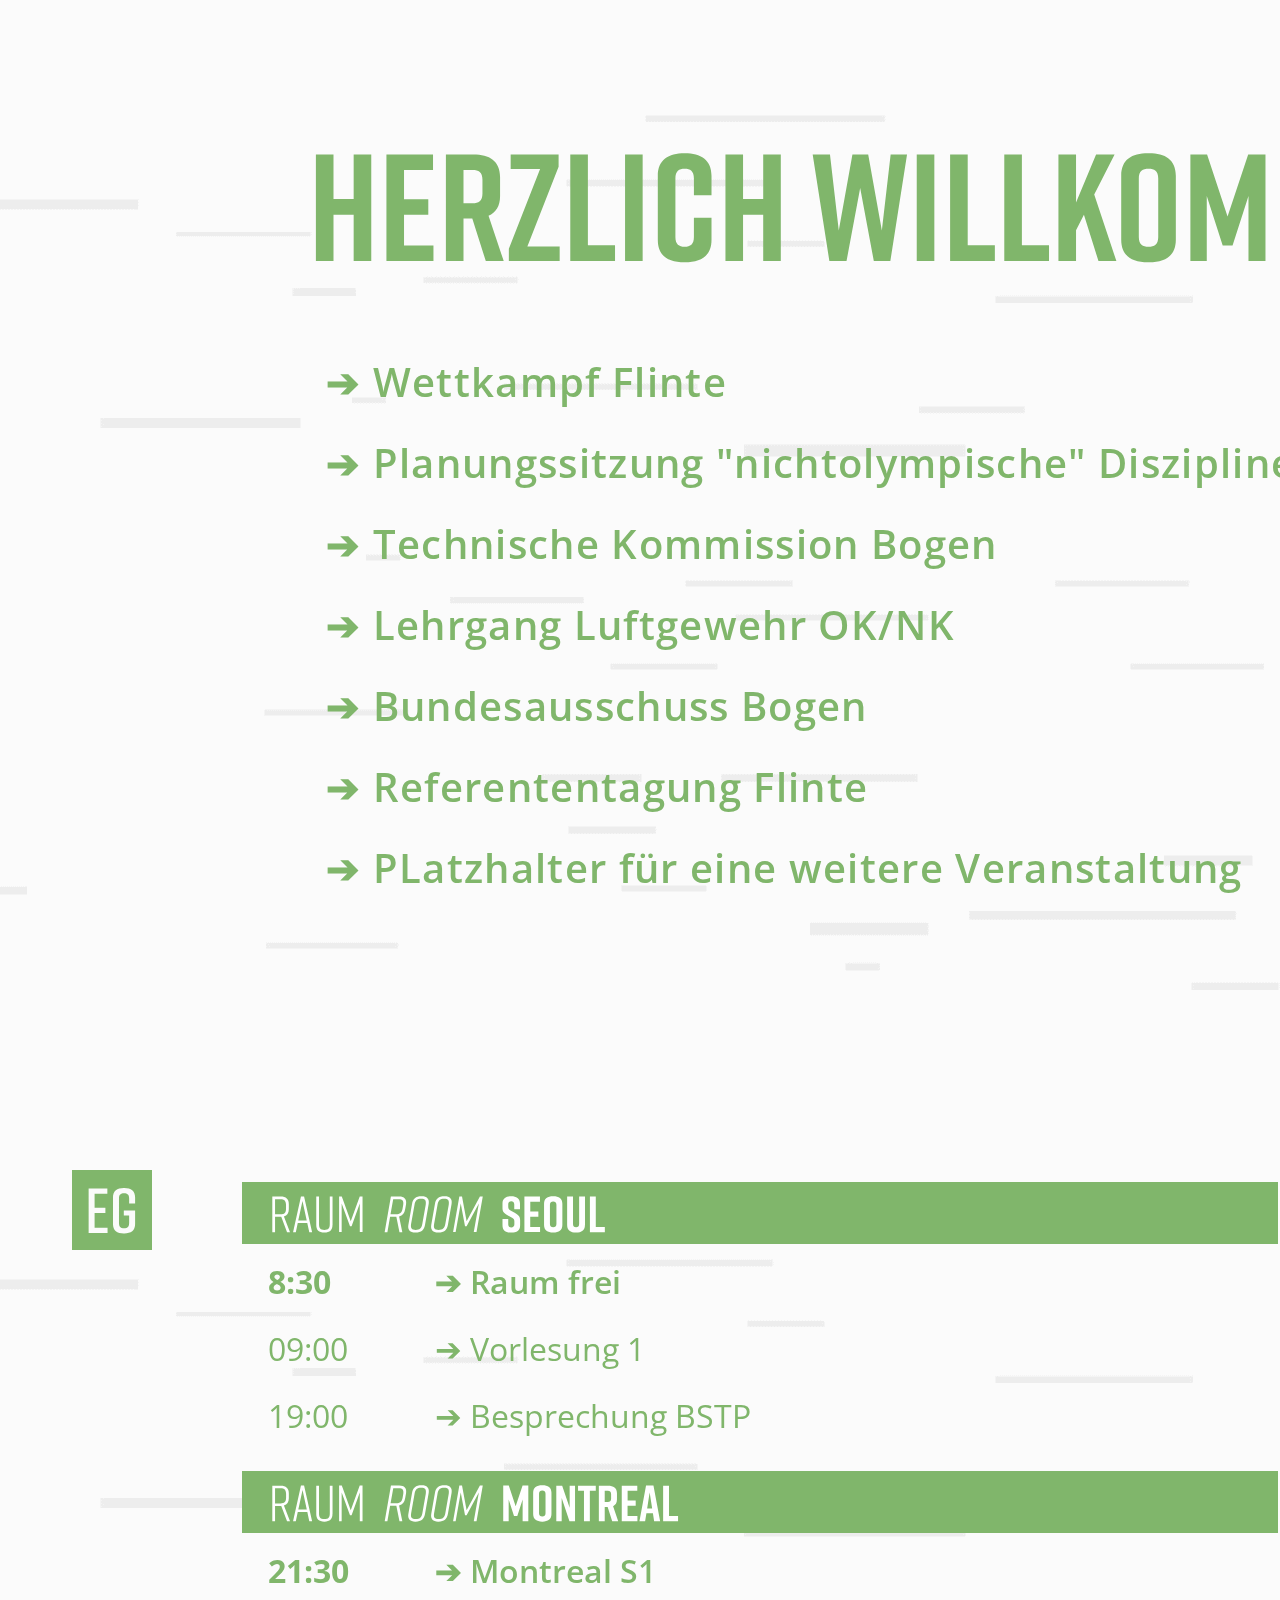
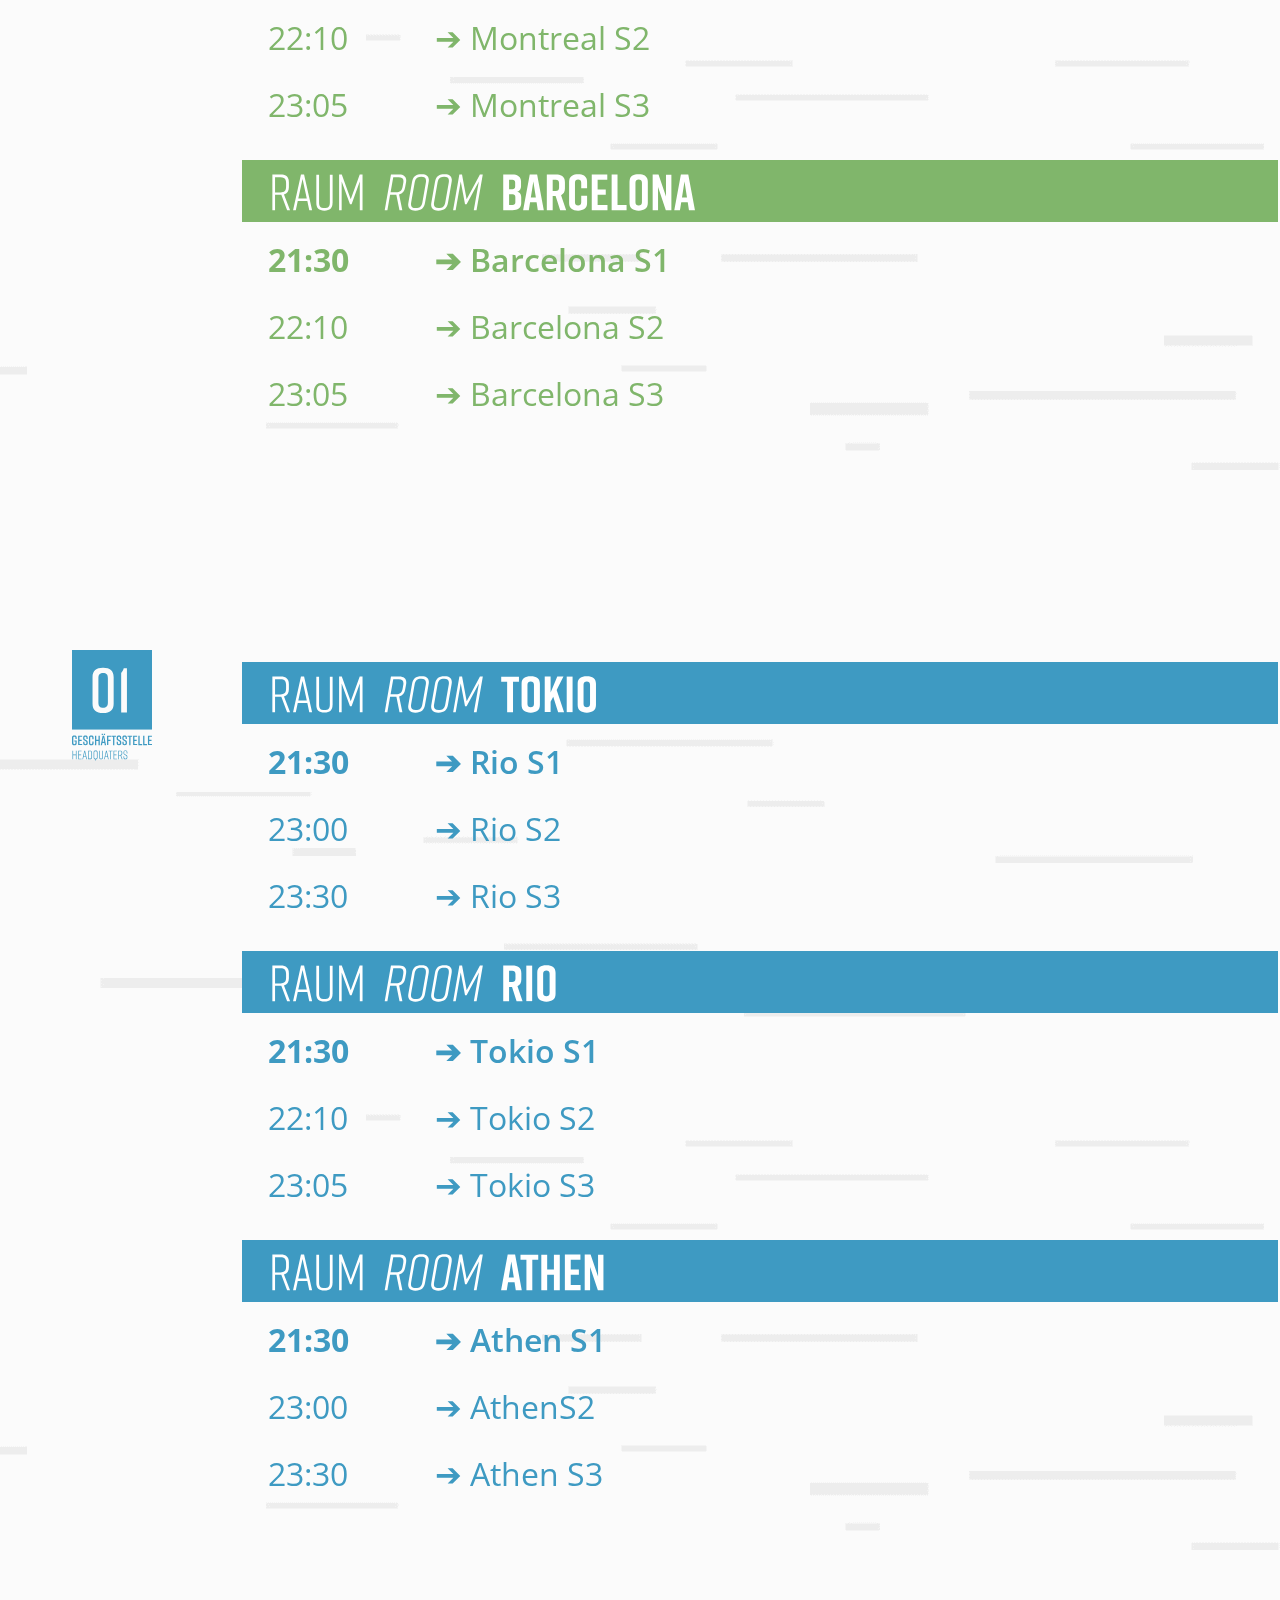
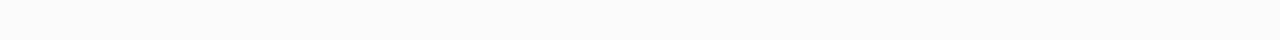
==== commit 4e4d5e14: "removed debug logging entrys" ====
--- a/DSB_Infoscreen_Altbau_Empfang/index.html
+++ b/DSB_Infoscreen_Altbau_Empfang/index.html
@@ -82,9 +82,9 @@
 	}
 
 	function updateTableEntry(citadelID, entryNum, time, title) {
-		console.log("ID: "+citadelID+" Entrynum: "+entryNum);
+		//console.log("ID: "+citadelID+" Entrynum: "+entryNum);
 		document.getElementById("R-" + citadelID +  "-"+entryNum+"-U").textContent = time;
-		console.log("R-" + citadelID +  "-"+entryNum);
+		//console.log("R-" + citadelID +  "-"+entryNum);
 		document.getElementById("R-" + citadelID +  "-"+entryNum).innerHTML = "&#10132; "+title;;
 	}
 	
@@ -102,9 +102,9 @@
 				continue;
 			roomData.push(lastCsvData[i]);	
 		}
-		console.log(roomData);
+		//console.log(roomData);
 		roomData=fillEmpty(roomData);
-		console.log(roomData);
+		//console.log(roomData);
 		update(roomData);
 	}
 
@@ -126,7 +126,7 @@
 	function displayRoom(citadelID, data) { //modifys table entry for a room ID with fitting data
 		//updateAnzeige01(data[0].rs_begin,data[0].rs_end, data[0].rs_event, data[0].rs_group, data[0].rs_info);
 		roomData = getRoomData(citadelID, data);
-		console.log("Raum: "+citadelID+" Eintraege: "+roomData.length)
+		console.log("Raum: "+citadelID+" Einträge: "+roomData.length)
 		if(roomData.length<=0)
 			return;
 		updateTableEntry(citadelID, 1, roomData[0].rs_begin, roomData[0].rs_event);
@@ -135,8 +135,6 @@
 		updateTableEntry(citadelID, 2, roomData[1].rs_begin, roomData[1].rs_event);
 		if(roomData.length<=2)
 			return;
-		if(citadelID==14)
-			console.log(roomData);
 		updateTableEntry(citadelID, 3, roomData[2].rs_begin, roomData[2].rs_event);
 	}
 
